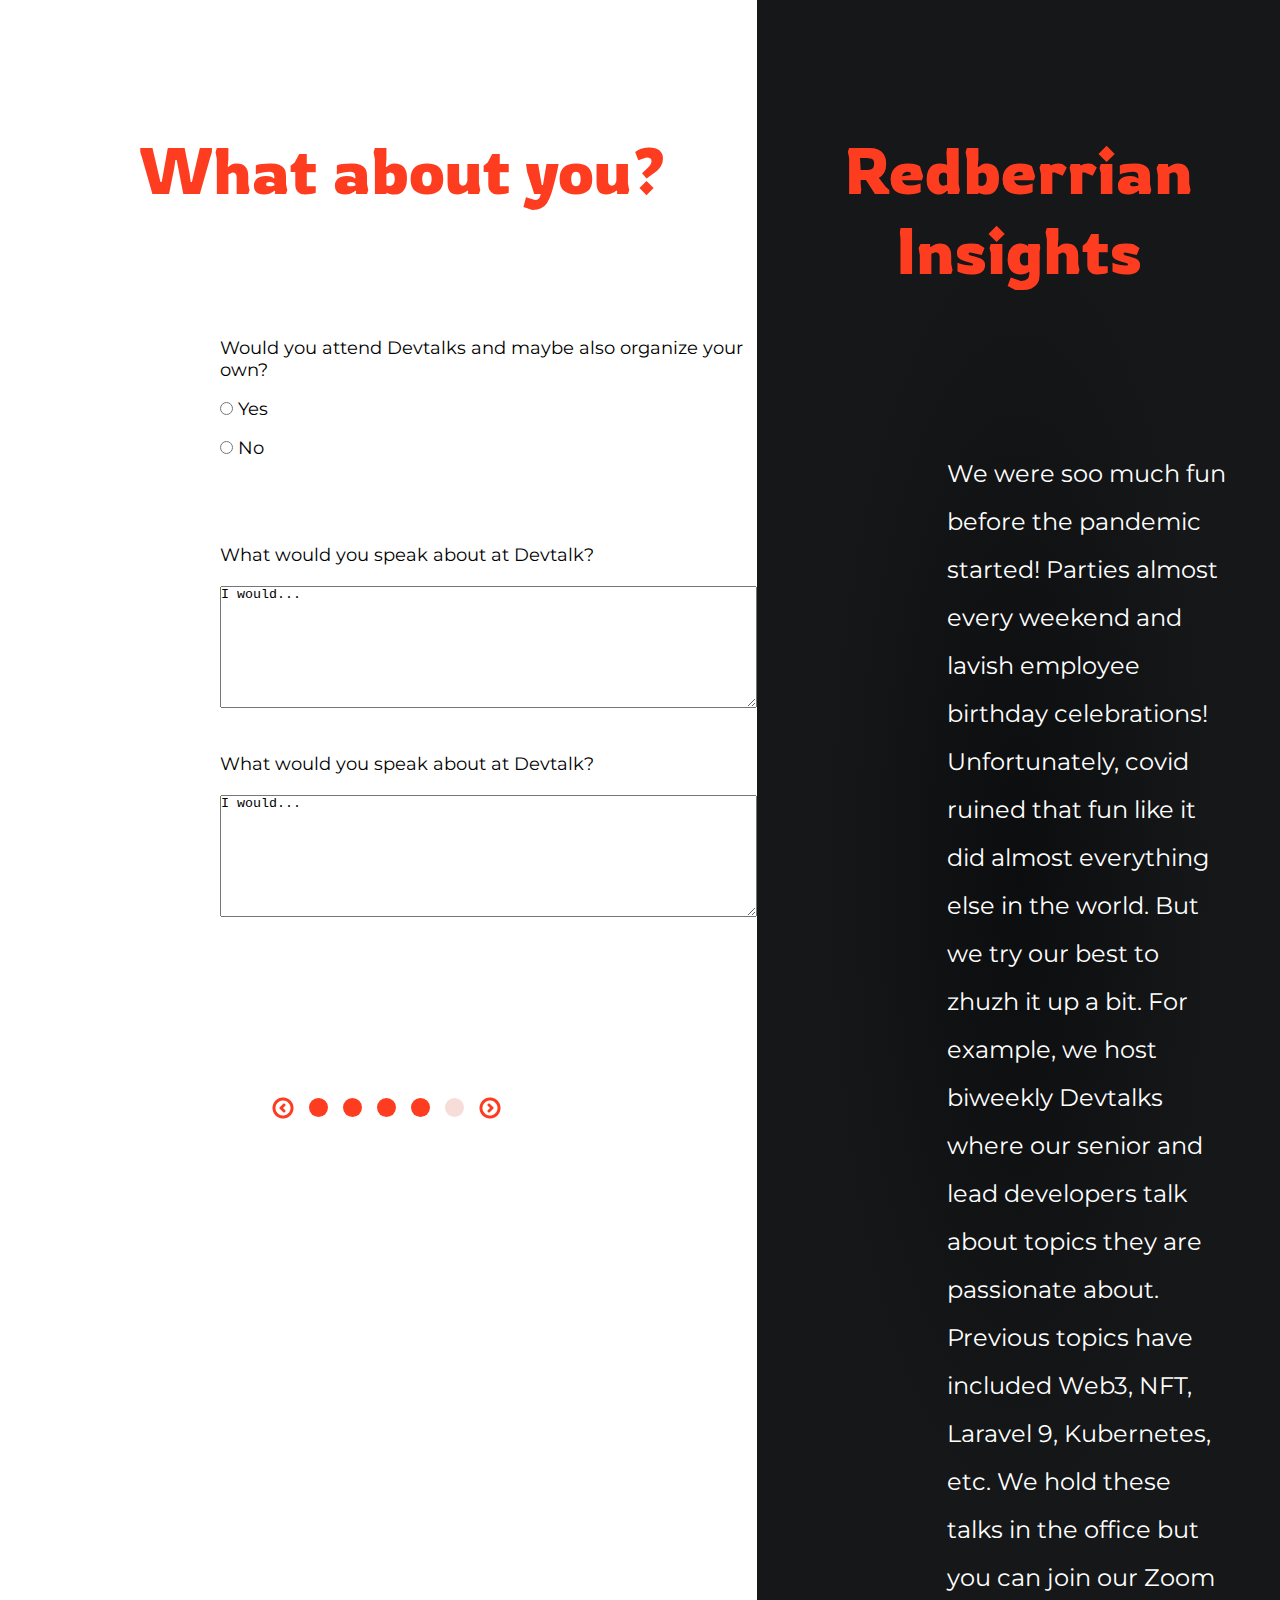
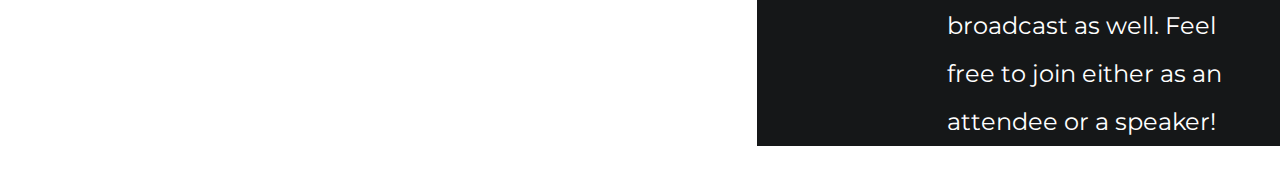
==== views/Insights/insights.html @ c358727d "style: added page markup" ====
<!DOCTYPE html>
<html lang="en">
  <head>
    <meta charset="UTF-8" />
    <meta http-equiv="X-UA-Compatible" content="IE=edge" />
    <link rel="stylesheet" href="./insights.css" />
    <meta name="viewport" content="width=device-width, initial-scale=1.0" />
    <title>Insights</title>
  </head>
  <body>
    <main class="main-container">
      <div class="container-left">
        <h1 class="title">What about you?</h1>
        <div class="survay-section">
          <div class="radio-form">
            <p>Would you attend Devtalks and maybe also organize your own?</p>
            <input type="radio" name="radio" id="yes" />
            <label for="yes">Yes</label><br />
            <input type="radio" name="radio" id="no" />
            <label for="no">No</label><br />
          </div>

          <div class="text-area-one">
            <p>What would you speak about at Devtalk?</p>
            <textarea name="text-area-one" id="comentSectionOne" cols="65" rows="8">I would...</textarea>
          </div>
          <div class="text-area-two">
            <p>What would you speak about at Devtalk?</p>
            <textarea name="text-area-one" id="comentSectionTwo" cols="65" rows="8">I would...</textarea>
  
          </div>
        </div>
        <nav class="navigation">
            <span><a href="#">
                <img src="/assets/previous.png" alt="" />
            </a>
            </span>
  
            <div class="page-nav-circles">
              <a class="active" href="#" ><span></span></a>
              <a class="active" href="#"><span ></span></a>
              <a class="active" href="#"><span></span></a>
              <a class="active" href="#"><span></span></a>
              <a href="#"><span></span></a>

            </div>
            <span>
              <img src="/assets/next.png" alt="" />
            </span>
          </nav>
      </div>
      <div class="container-right">
        <h2>Redberrian Insights</h2>
        <p>
          We were soo much fun before the pandemic started! Parties almost every
          weekend and lavish employee birthday celebrations! Unfortunately,
          covid ruined that fun like it did almost everything else in the world.
          But we try our best to zhuzh it up a bit. For example, we host
          biweekly Devtalks where our senior and lead developers talk about
          topics they are passionate about. Previous topics have included Web3,
          NFT, Laravel 9, Kubernetes, etc. We hold these talks in the office but
          you can join our Zoom broadcast as well. Feel free to join either as
          an attendee or a speaker!
        </p>
      </div>
    </main>
  </body>
</html>
---- views/Insights/insights.css ----
@import url("https://fonts.googleapis.com/css2?family=Montserrat:ital@0;1&family=Rowdies&display=swap");
* {
    margin: 0;
    padding: 0;
    box-sizing: border-box;
  }

  body {
    width: 100vw;
    height: 100vh;
    display: flex;
    max-width: 100%;

}

.main-container{
    width: 100%;
    display: grid;
    grid-template-rows: 1fr;
    grid-template-columns: 1fr 1fr;
}

.container-left {
    background-color: #ffffff;
  }
  
.container-right {
    background: radial-gradient(50% 50% at 50% 50%, #0c0d0e 0%, #151718 73.44%);
    justify-content: center;
  }

.title {
    width: 80%;
    color: hsla(8, 99%, 56%, 1);
    font-family: "Rowdies", cursive;
    font-size: 64px;
    font-weight: 400;
    margin-top: 130px;
    margin-left: 100px;
    text-align: center;
  }


.container-right h2 {
    color: hsla(8, 99%, 56%, 1);
    font-family: "Rowdies", cursive;
    font-size: 64px;
    font-weight: 400;
    text-align: center;
    padding-top: 130px;
  }
  
  .container-right p {
    font-family: Montserrat;
    font-size: 24px;
    font-weight: 400;
    line-height: 48px;
    padding-left: 190px;
    width: 90%;
    margin-top: 160px;
    color: hsla(0, 0%, 100%, 1);
  }

  .survay-section{
    display: flex;
    flex-direction: column;
    padding-top: 127px;
    padding-left: 220px;
  }

  

  .text-area-one{
    padding-top: 45px;


  }

.radio-form,
.text-area-one,
.text-area-two{
    font-family: Montserrat;
    font-size: 18px;
    font-weight: 400;
    line-height: 22px;
    letter-spacing: 0em;
    text-align: left;
}

.radio-form input{
    margin-top: 21px;
}

#comentSectionOne,
#comentSectionTwo{
    margin-top: 20px;
}

.text-area-one,
.text-area-two{
    margin-top: 40px;
}

.navigation,
.page-nav-circles {
  display: flex;
}

.navigation span {
  margin-left: 15px;
}

.page-nav-circles a {
  height: 19px;
  width: 19px;
  border-radius: 50%;
  margin-left: 15px;
  margin-top: 1px;
  background: rgb(247, 221, 217);

}
  .navigation {
    margin-top: 175px;
    justify-content: center;
    background-color: #ffffff;
  }

  .page-nav-circles .active{
    background-color: hsla(8, 99%, 56%, 1);
  }
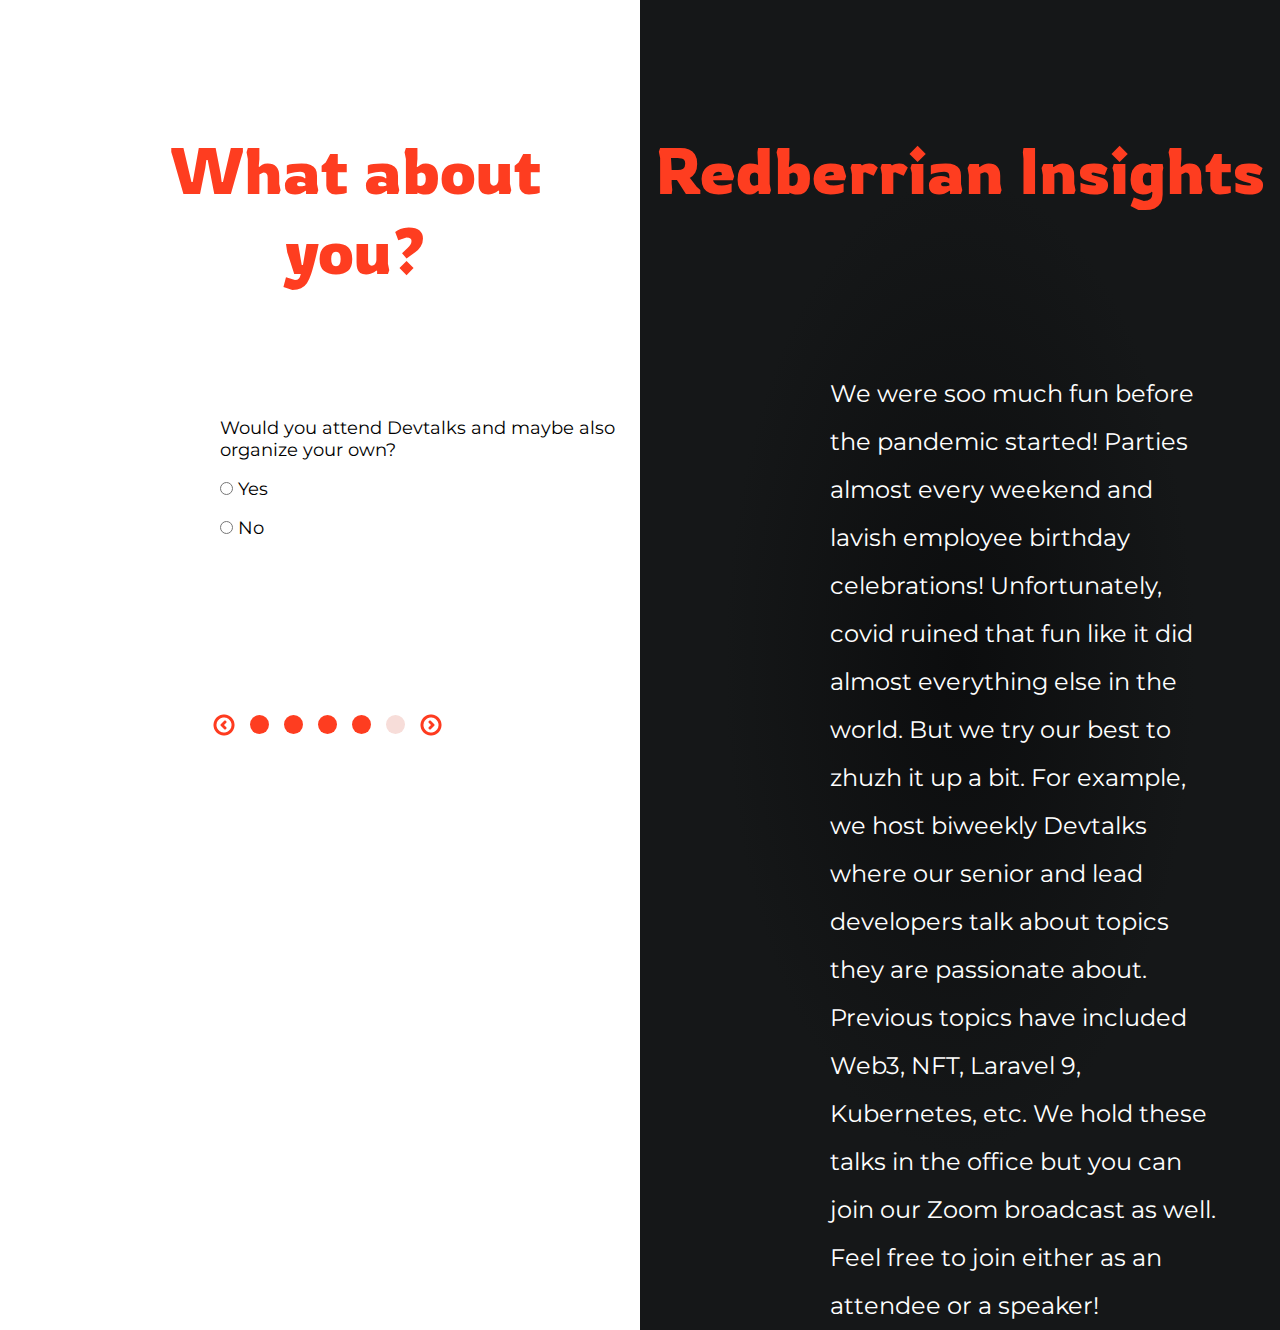
==== commit 5bd79f75: "feat: added check on radio buttons. if check is 'yes' it'll show the other textboxes, if checked is " ====
--- a/views/Insights/insights.html
+++ b/views/Insights/insights.html
@@ -11,24 +11,29 @@
     <main class="main-container">
       <div class="container-left">
         <h1 class="title">What about you?</h1>
+
         <div class="survay-section">
           <div class="radio-form">
             <p>Would you attend Devtalks and maybe also organize your own?</p>
-            <input type="radio" name="radio" id="yes" />
+            <input type="radio" name="radio" id="yesRadioButton" />
             <label for="yes">Yes</label><br />
-            <input type="radio" name="radio" id="no" />
+            <input type="radio" name="radio" id="noRadioButton" />
             <label for="no">No</label><br />
           </div>
 
-          <div class="text-area-one">
-            <p>What would you speak about at Devtalk?</p>
-            <textarea name="text-area-one" id="comentSectionOne" cols="65" rows="8">I would...</textarea>
+          <div class="container" id="container" style="display: none;">
+            <div class="text-area-one">
+                <p>What would you speak about at Devtalk?</p>
+                <textarea name="text-area-one" id="comentSectionOne" cols="65" rows="8">I would...</textarea>
+              </div>
+              <div class="text-area-two">
+                <p>What would you speak about at Devtalk?</p>
+                <textarea name="text-area-one" id="comentSectionTwo" cols="65" rows="8">I...</textarea>
+              </div>
           </div>
-          <div class="text-area-two">
-            <p>What would you speak about at Devtalk?</p>
-            <textarea name="text-area-one" id="comentSectionTwo" cols="65" rows="8">I would...</textarea>
-  
-          </div>
+
+
+
         </div>
         <nav class="navigation">
             <span><a href="#">
@@ -64,5 +69,6 @@
         </p>
       </div>
     </main>
+    <script src="./insights.js"></script>
   </body>
 </html>
--- a/views/Insights/insights.css
+++ b/views/Insights/insights.css
@@ -1,104 +1,94 @@
 @import url("https://fonts.googleapis.com/css2?family=Montserrat:ital@0;1&family=Rowdies&display=swap");
 * {
-    margin: 0;
-    padding: 0;
-    box-sizing: border-box;
-  }
-
-  body {
-    width: 100vw;
-    height: 100vh;
-    display: flex;
-    max-width: 100%;
-
+  margin: 0;
+  padding: 0;
+  box-sizing: border-box;
 }
 
-.main-container{
-    width: 100%;
-    display: grid;
-    grid-template-rows: 1fr;
-    grid-template-columns: 1fr 1fr;
+body {
+  width: 100vw;
+  height: 100vh;
+  display: flex;
+  max-width: 100%;
+}
+
+.main-container {
+  width: 100%;
+  display: grid;
+  grid-template-rows: 1fr;
+  grid-template-columns: 1fr 1fr;
 }
 
 .container-left {
-    background-color: #ffffff;
-  }
-  
+  background-color: #ffffff;
+}
+
 .container-right {
-    background: radial-gradient(50% 50% at 50% 50%, #0c0d0e 0%, #151718 73.44%);
-    justify-content: center;
-  }
+  background: radial-gradient(50% 50% at 50% 50%, #0c0d0e 0%, #151718 73.44%);
+  justify-content: center;
+}
 
 .title {
-    width: 80%;
-    color: hsla(8, 99%, 56%, 1);
-    font-family: "Rowdies", cursive;
-    font-size: 64px;
-    font-weight: 400;
-    margin-top: 130px;
-    margin-left: 100px;
-    text-align: center;
-  }
-
+  width: 80%;
+  color: hsla(8, 99%, 56%, 1);
+  font-family: "Rowdies", cursive;
+  font-size: 64px;
+  font-weight: 400;
+  margin-top: 130px;
+  margin-left: 100px;
+  text-align: center;
+}
 
 .container-right h2 {
-    color: hsla(8, 99%, 56%, 1);
-    font-family: "Rowdies", cursive;
-    font-size: 64px;
-    font-weight: 400;
-    text-align: center;
-    padding-top: 130px;
-  }
-  
-  .container-right p {
-    font-family: Montserrat;
-    font-size: 24px;
-    font-weight: 400;
-    line-height: 48px;
-    padding-left: 190px;
-    width: 90%;
-    margin-top: 160px;
-    color: hsla(0, 0%, 100%, 1);
-  }
+  color: hsla(8, 99%, 56%, 1);
+  font-family: "Rowdies", cursive;
+  font-size: 64px;
+  font-weight: 400;
+  text-align: center;
+  padding-top: 130px;
+}
 
-  .survay-section{
-    display: flex;
-    flex-direction: column;
-    padding-top: 127px;
-    padding-left: 220px;
-  }
+.container-right p {
+  font-family: Montserrat;
+  font-size: 24px;
+  font-weight: 400;
+  line-height: 48px;
+  padding-left: 190px;
+  width: 90%;
+  margin-top: 160px;
+  color: hsla(0, 0%, 100%, 1);
+}
 
-  
-
-  .text-area-one{
-    padding-top: 45px;
-
-
-  }
+.survay-section {
+  display: flex;
+  flex-direction: column;
+  padding-top: 127px;
+  padding-left: 220px;
+}
 
 .radio-form,
 .text-area-one,
-.text-area-two{
-    font-family: Montserrat;
-    font-size: 18px;
-    font-weight: 400;
-    line-height: 22px;
-    letter-spacing: 0em;
-    text-align: left;
+.text-area-two {
+  font-family: Montserrat;
+  font-size: 18px;
+  font-weight: 400;
+  line-height: 22px;
+  letter-spacing: 0em;
+  text-align: left;
 }
 
-.radio-form input{
-    margin-top: 21px;
+.radio-form input {
+  margin-top: 21px;
 }
 
 #comentSectionOne,
-#comentSectionTwo{
-    margin-top: 20px;
+#comentSectionTwo {
+  margin-top: 20px;
 }
 
 .text-area-one,
-.text-area-two{
-    margin-top: 40px;
+.text-area-two {
+  margin-top: 50px;
 }
 
 .navigation,
@@ -117,14 +107,16 @@
   margin-left: 15px;
   margin-top: 1px;
   background: rgb(247, 221, 217);
+}
+.navigation {
+  /* position: absolute; */
+  /* position: fixed; */
+  margin-top: 175px;
+  justify-content: center;
+  background-color: #ffffff;
+}
 
+
+.page-nav-circles .active {
+  background-color: hsla(8, 99%, 56%, 1);
 }
-  .navigation {
-    margin-top: 175px;
-    justify-content: center;
-    background-color: #ffffff;
-  }
-
-  .page-nav-circles .active{
-    background-color: hsla(8, 99%, 56%, 1);
-  }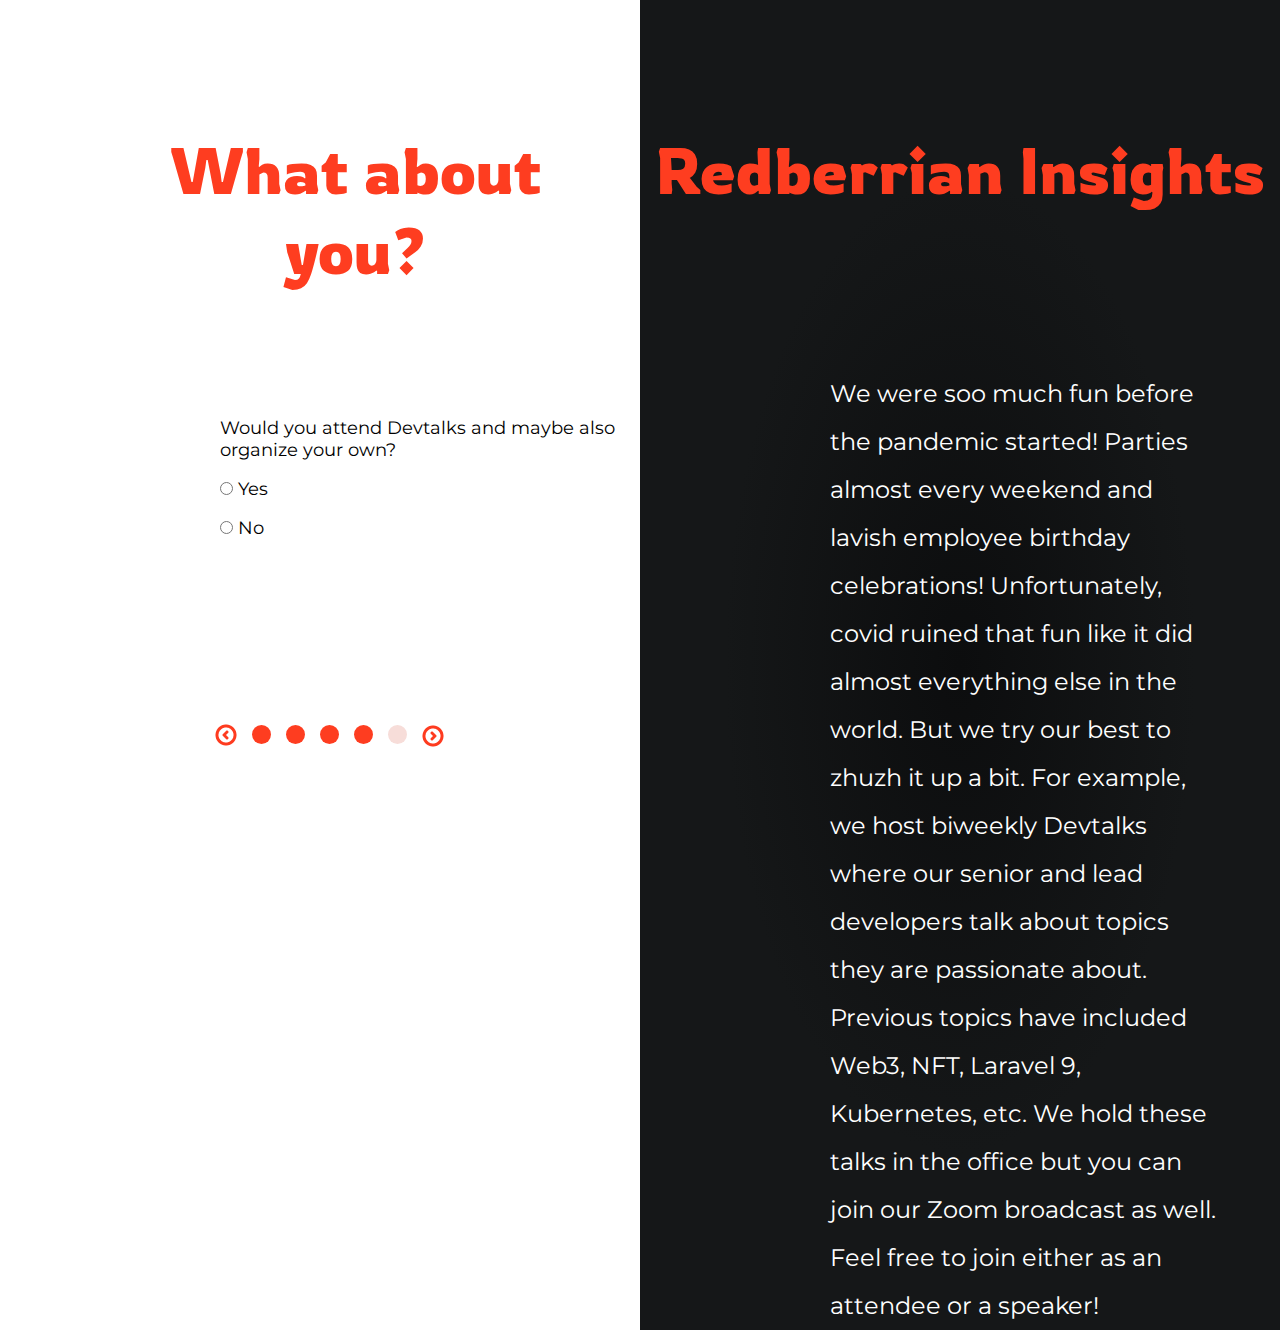
==== commit 6afc1846: "feat: added listeners to radio button and a part of validation" ====
--- a/views/Insights/insights.html
+++ b/views/Insights/insights.html
@@ -13,12 +13,14 @@
         <h1 class="title">What about you?</h1>
 
         <div class="survay-section">
-          <div class="radio-form">
+            <form id="formId" onsubmit="validateForm(event)">
+          <div class="radio-form" >
             <p>Would you attend Devtalks and maybe also organize your own?</p>
-            <input type="radio" name="radio" id="yesRadioButton" />
+            <input type="radio" name="will_organize_devtalk" id="yesRadioButton" value="yes" />
             <label for="yes">Yes</label><br />
-            <input type="radio" name="radio" id="noRadioButton" />
+            <input type="radio" name="will_organize_devtalk" id="noRadioButton" value="no" />
             <label for="no">No</label><br />
+            <p class="error" id="error-msg"></p>
           </div>
 
           <div class="container" id="container" style="display: none;">
@@ -31,28 +33,28 @@
                 <textarea name="text-area-one" id="comentSectionTwo" cols="65" rows="8">I...</textarea>
               </div>
           </div>
-
+          <nav class="navigation">
+              <span><a href="#">
+                  <img src="/assets/previous.png" alt="" />
+              </a>
+              </span>
+    
+              <div class="page-nav-circles">
+                <a class="active" href="#" ><span></span></a>
+                <a class="active" href="#"><span ></span></a>
+                <a class="active" href="#"><span></span></a>
+                <a class="active" href="#"><span></span></a>
+                <a href="#"><span></span></a>
+  
+              </div >
+              <button class="next-btn">
+                <img src="/assets/next.png" alt="" />
+              </button>
+            </nav>
+        </form>
 
 
         </div>
-        <nav class="navigation">
-            <span><a href="#">
-                <img src="/assets/previous.png" alt="" />
-            </a>
-            </span>
-  
-            <div class="page-nav-circles">
-              <a class="active" href="#" ><span></span></a>
-              <a class="active" href="#"><span ></span></a>
-              <a class="active" href="#"><span></span></a>
-              <a class="active" href="#"><span></span></a>
-              <a href="#"><span></span></a>
-
-            </div>
-            <span>
-              <img src="/assets/next.png" alt="" />
-            </span>
-          </nav>
       </div>
       <div class="container-right">
         <h2>Redberrian Insights</h2>
--- a/views/Insights/insights.css
+++ b/views/Insights/insights.css
@@ -94,13 +94,14 @@
 .navigation,
 .page-nav-circles {
   display: flex;
-}
+  justify-content: center}
 
 .navigation span {
   margin-left: 15px;
 }
 
-.page-nav-circles a {
+.page-nav-circles a,
+.next-btn {
   height: 19px;
   width: 19px;
   border-radius: 50%;
@@ -109,14 +110,27 @@
   background: rgb(247, 221, 217);
 }
 .navigation {
-  /* position: absolute; */
-  /* position: fixed; */
-  margin-top: 175px;
-  justify-content: center;
+
+  margin-left: -220px;
+  padding-top: 175px;
   background-color: #ffffff;
 }
-
 
 .page-nav-circles .active {
   background-color: hsla(8, 99%, 56%, 1);
 }
+
+.error{
+  color: red;
+  font-size: 11px;
+  font-weight: 400;
+  line-height: 13.41px;
+  font-style: italic;
+  font-family: "Montserrat", sans-serif;
+  margin-top: 10px;
+}
+
+.next-btn{
+  border: none;
+  background-color: white;
+}
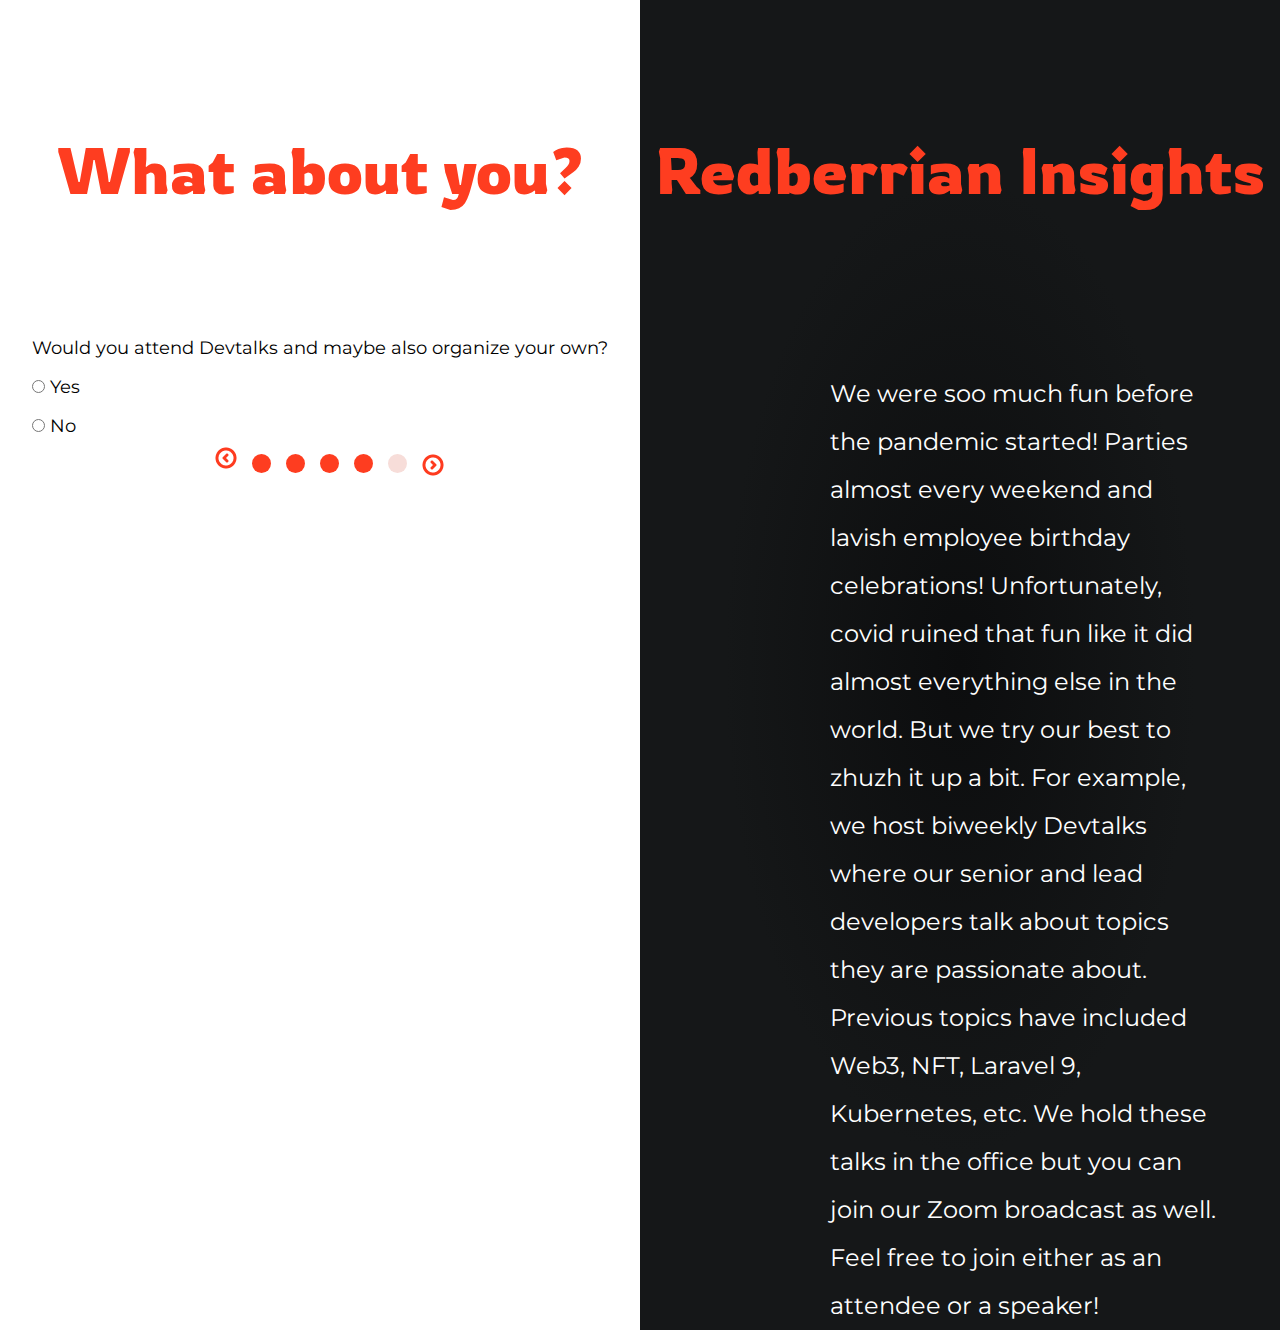
==== commit b24aea88: "feat: added functions for textarea" ====
--- a/views/Insights/insights.html
+++ b/views/Insights/insights.html
@@ -10,9 +10,10 @@
   <body>
     <main class="main-container">
       <div class="container-left">
+
+        <div class="survay-section">
         <h1 class="title">What about you?</h1>
 
-        <div class="survay-section">
             <form id="formId" onsubmit="validateForm(event)">
           <div class="radio-form" >
             <p>Would you attend Devtalks and maybe also organize your own?</p>
@@ -27,25 +28,27 @@
             <div class="text-area-one">
                 <p>What would you speak about at Devtalk?</p>
                 <textarea name="text-area-one" id="comentSectionOne" cols="65" rows="8">I would...</textarea>
-              </div>
+                <p class="text-area-one-error"></p>
+            </div>
               <div class="text-area-two">
                 <p>What would you speak about at Devtalk?</p>
-                <textarea name="text-area-one" id="comentSectionTwo" cols="65" rows="8">I...</textarea>
-              </div>
+                <textarea name="text-area-two" id="comentSectionTwo" cols="65" rows="8">I...</textarea>
+                <p class="text-area-two-error"></p>
+              
+            </div>
           </div>
+
           <nav class="navigation">
               <span><a href="#">
                   <img src="/assets/previous.png" alt="" />
               </a>
               </span>
-    
               <div class="page-nav-circles">
                 <a class="active" href="#" ><span></span></a>
                 <a class="active" href="#"><span ></span></a>
                 <a class="active" href="#"><span></span></a>
                 <a class="active" href="#"><span></span></a>
                 <a href="#"><span></span></a>
-  
               </div >
               <button class="next-btn">
                 <img src="/assets/next.png" alt="" />
@@ -56,6 +59,7 @@
 
         </div>
       </div>
+
       <div class="container-right">
         <h2>Redberrian Insights</h2>
         <p>
--- a/views/Insights/insights.css
+++ b/views/Insights/insights.css
@@ -21,6 +21,7 @@
 
 .container-left {
   background-color: #ffffff;
+  height: 100%;
 }
 
 .container-right {
@@ -28,14 +29,20 @@
   justify-content: center;
 }
 
+
+form{
+  display: flex;
+  flex-direction: column;
+  align-items: center;
+
+}
 .title {
-  width: 80%;
   color: hsla(8, 99%, 56%, 1);
   font-family: "Rowdies", cursive;
   font-size: 64px;
   font-weight: 400;
   margin-top: 130px;
-  margin-left: 100px;
+  align-items: center;
   text-align: center;
 }
 
@@ -62,10 +69,11 @@
 .survay-section {
   display: flex;
   flex-direction: column;
-  padding-top: 127px;
-  padding-left: 220px;
 }
 
+.radio-form{
+  margin-top: 127px;
+}
 .radio-form,
 .text-area-one,
 .text-area-two {
@@ -94,9 +102,13 @@
 .navigation,
 .page-nav-circles {
   display: flex;
-  justify-content: center}
+  justify-content: center;
+  align-items: flex-end;
 
-.navigation span {
+
+}
+
+.navigation span{
   margin-left: 15px;
 }
 
@@ -110,10 +122,8 @@
   background: rgb(247, 221, 217);
 }
 .navigation {
+  background-color: #ffffff;
 
-  margin-left: -220px;
-  padding-top: 175px;
-  background-color: #ffffff;
 }
 
 .page-nav-circles .active {
@@ -134,3 +144,4 @@
   border: none;
   background-color: white;
 }
+
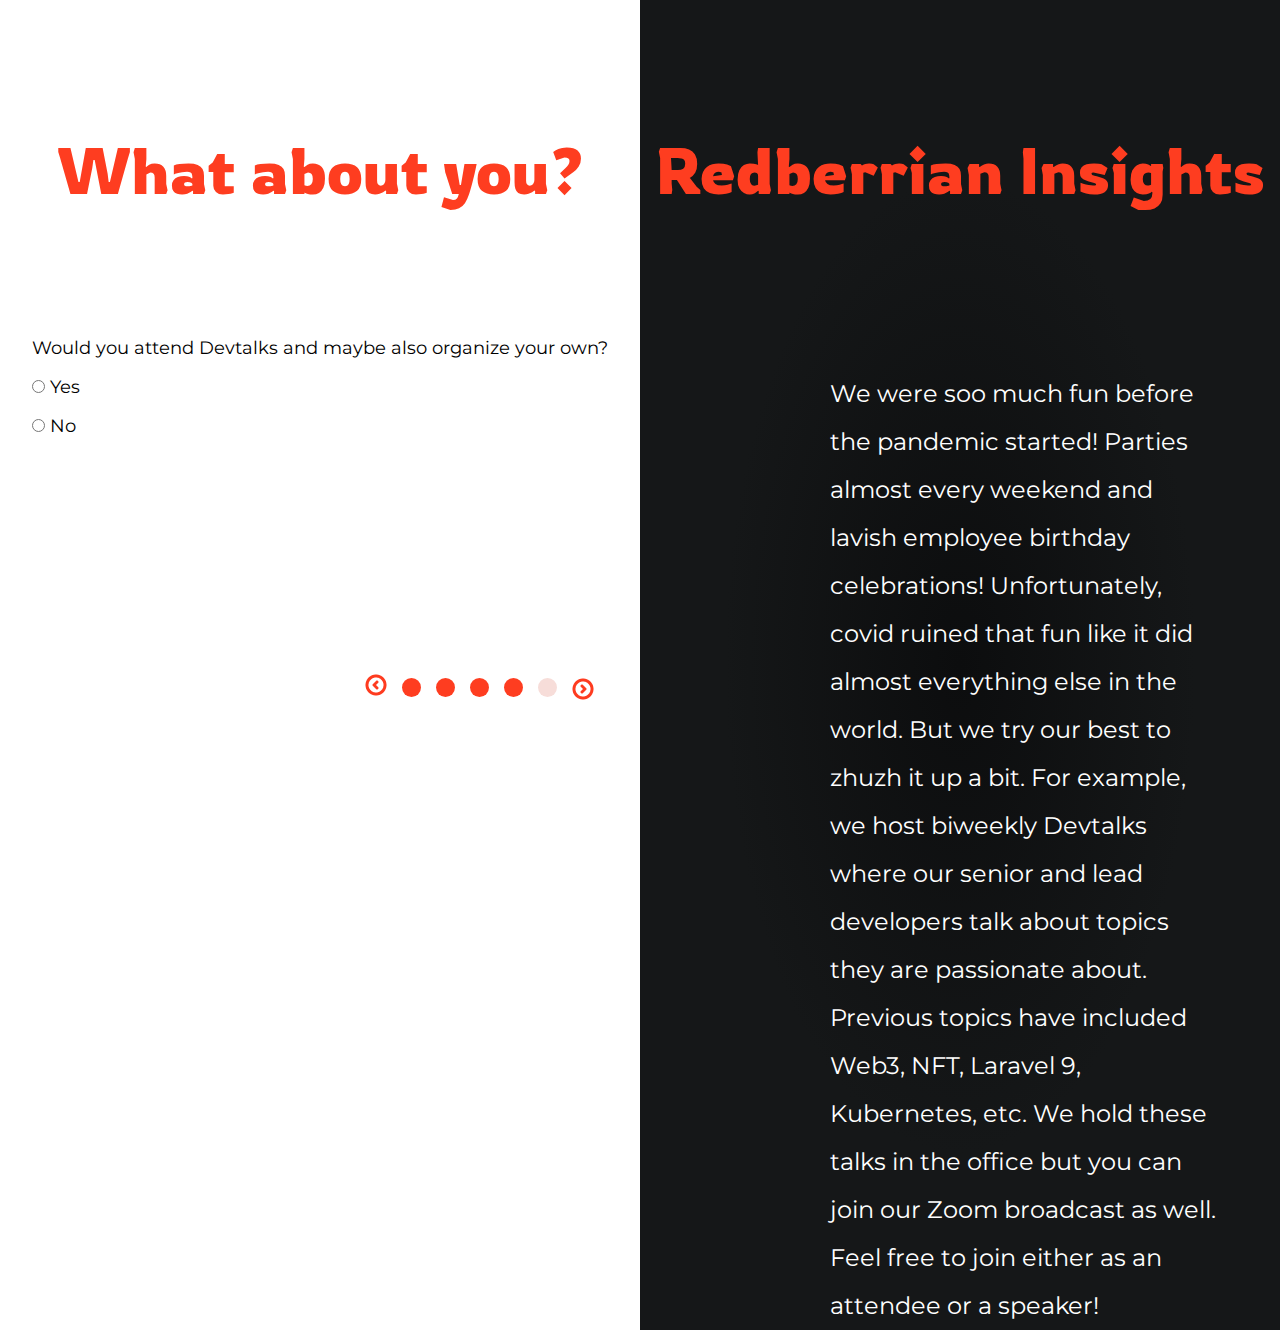
==== commit 9cd6781a: "final changes" ====
--- a/views/Insights/insights.html
+++ b/views/Insights/insights.html
@@ -10,54 +10,74 @@
   <body>
     <main class="main-container">
       <div class="container-left">
+        <div class="survay-section">
+          <h1 class="title">What about you?</h1>
 
-        <div class="survay-section">
-        <h1 class="title">What about you?</h1>
+          <form id="formId" onsubmit="validateForm(event)">
+            <div class="radio-form">
+              <p>Would you attend Devtalks and maybe also organize your own?</p>
+              <input
+                type="radio"
+                name="will_organize_devtalk"
+                id="yesRadioButton"
+                value="yes"
+              />
+              <label for="yes">Yes</label><br />
+              <input
+                type="radio"
+                name="will_organize_devtalk"
+                id="noRadioButton"
+                value="no"
+              />
+              <label for="no">No</label><br />
+              <p class="error" id="error-msg"></p>
+            </div>
 
-            <form id="formId" onsubmit="validateForm(event)">
-          <div class="radio-form" >
-            <p>Would you attend Devtalks and maybe also organize your own?</p>
-            <input type="radio" name="will_organize_devtalk" id="yesRadioButton" value="yes" />
-            <label for="yes">Yes</label><br />
-            <input type="radio" name="will_organize_devtalk" id="noRadioButton" value="no" />
-            <label for="no">No</label><br />
-            <p class="error" id="error-msg"></p>
-          </div>
-
-          <div class="container" id="container" style="display: none;">
-            <div class="text-area-one">
+            <div class="container" id="container" style="display: none">
+              <div class="text-area-one">
                 <p>What would you speak about at Devtalk?</p>
-                <textarea name="text-area-one" id="comentSectionOne" cols="65" rows="8">I would...</textarea>
+                <textarea
+                  name="text-area-one"
+                  id="comentSectionOne"
+                  cols="65"
+                  rows="8"
+                >
+I would...</textarea
+                >
                 <p class="text-area-one-error"></p>
-            </div>
+              </div>
               <div class="text-area-two">
                 <p>What would you speak about at Devtalk?</p>
-                <textarea name="text-area-two" id="comentSectionTwo" cols="65" rows="8">I...</textarea>
+                <textarea
+                  name="text-area-two"
+                  id="comentSectionTwo"
+                  cols="65"
+                  rows="8"
+                >
+I...</textarea
+                >
                 <p class="text-area-two-error"></p>
-              
+              </div>
             </div>
+          </form>
+        </div>
+        <nav class="navigation">
+          <span
+            ><a href="#">
+              <img src="/assets/previous.png" alt="" />
+            </a>
+          </span>
+          <div class="page-nav-circles">
+            <a class="active" href="#"><span></span></a>
+            <a class="active" href="#"><span></span></a>
+            <a class="active" href="#"><span></span></a>
+            <a class="active" href="#"><span></span></a>
+            <a href="#"><span></span></a>
           </div>
-
-          <nav class="navigation">
-              <span><a href="#">
-                  <img src="/assets/previous.png" alt="" />
-              </a>
-              </span>
-              <div class="page-nav-circles">
-                <a class="active" href="#" ><span></span></a>
-                <a class="active" href="#"><span ></span></a>
-                <a class="active" href="#"><span></span></a>
-                <a class="active" href="#"><span></span></a>
-                <a href="#"><span></span></a>
-              </div >
-              <button class="next-btn">
-                <img src="/assets/next.png" alt="" />
-              </button>
-            </nav>
-        </form>
-
-
-        </div>
+          <button class="next-btn">
+            <img src="/assets/next.png" alt="" />
+          </button>
+        </nav>
       </div>
 
       <div class="container-right">
--- a/views/Insights/insights.css
+++ b/views/Insights/insights.css
@@ -29,13 +29,6 @@
   justify-content: center;
 }
 
-
-form{
-  display: flex;
-  flex-direction: column;
-  align-items: center;
-
-}
 .title {
   color: hsla(8, 99%, 56%, 1);
   font-family: "Rowdies", cursive;
@@ -71,7 +64,7 @@
   flex-direction: column;
 }
 
-.radio-form{
+.radio-form {
   margin-top: 127px;
 }
 .radio-form,
@@ -99,16 +92,18 @@
   margin-top: 50px;
 }
 
+.navigation {
+  background-color: #ffffff;
+}
+
 .navigation,
 .page-nav-circles {
   display: flex;
   justify-content: center;
   align-items: flex-end;
-
-
 }
 
-.navigation span{
+.navigation span {
   margin-left: 15px;
 }
 
@@ -121,16 +116,12 @@
   margin-top: 1px;
   background: rgb(247, 221, 217);
 }
-.navigation {
-  background-color: #ffffff;
-
-}
 
 .page-nav-circles .active {
   background-color: hsla(8, 99%, 56%, 1);
 }
 
-.error{
+.error {
   color: red;
   font-size: 11px;
   font-weight: 400;
@@ -140,8 +131,19 @@
   margin-top: 10px;
 }
 
-.next-btn{
+form {
+  display: flex;
+  flex-direction: column;
+  align-items: center;
+}
+.navigation {
+  position: fixed;
+  bottom: 200px;
+  left: 350px;
+  align-items: center;
+}
+
+.next-btn {
   border: none;
   background-color: white;
 }
-
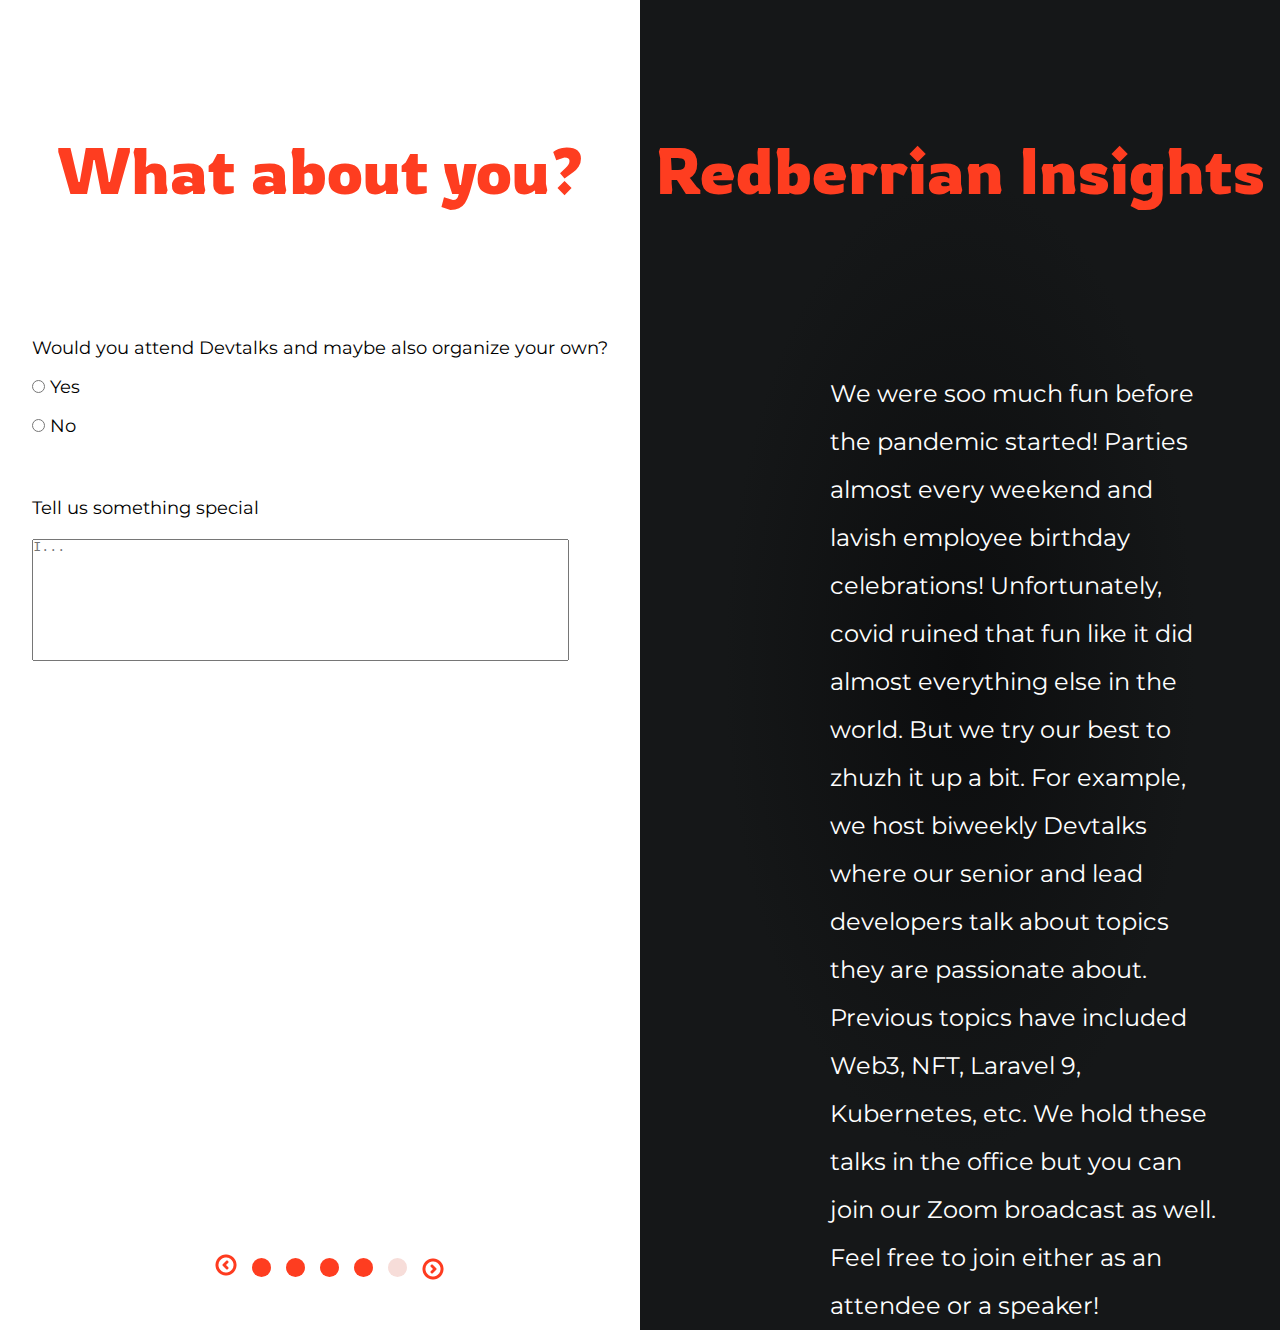
==== commit e852ce1e: ""fix: fix skills errors, post request, stylings"" ====
--- a/views/Insights/insights.html
+++ b/views/Insights/insights.html
@@ -22,14 +22,14 @@
                 id="yesRadioButton"
                 value="yes"
               />
-              <label for="yes">Yes</label><br />
+              <label for="yesRadioButton">Yes</label><br />
               <input
                 type="radio"
                 name="will_organize_devtalk"
                 id="noRadioButton"
                 value="no"
               />
-              <label for="no">No</label><br />
+              <label for="noRadioButton">No</label><br />
               <p class="error" id="error-msg"></p>
             </div>
 
@@ -41,23 +41,21 @@
                   id="comentSectionOne"
                   cols="65"
                   rows="8"
-                >
-I would...</textarea
-                >
+                  placeholder="I would..."
+                ></textarea>
                 <p class="text-area-one-error"></p>
               </div>
-              <div class="text-area-two">
-                <p>What would you speak about at Devtalk?</p>
-                <textarea
-                  name="text-area-two"
-                  id="comentSectionTwo"
-                  cols="65"
-                  rows="8"
-                >
-I...</textarea
-                >
-                <p class="text-area-two-error"></p>
-              </div>
+            </div>
+            <div class="text-area-two">
+              <p>Tell us something special</p>
+              <textarea
+                name="text-area-two"
+                id="comentSectionTwo"
+                cols="65"
+                rows="8"
+                placeholder="I..."
+              ></textarea>
+              <p class="text-area-two-error"></p>
             </div>
           </form>
         </div>
--- a/views/Insights/insights.css
+++ b/views/Insights/insights.css
@@ -22,6 +22,8 @@
 .container-left {
   background-color: #ffffff;
   height: 100%;
+  display: flex;
+  flex-direction: column;
 }
 
 .container-right {
@@ -92,10 +94,6 @@
   margin-top: 50px;
 }
 
-.navigation {
-  background-color: #ffffff;
-}
-
 .navigation,
 .page-nav-circles {
   display: flex;
@@ -107,6 +105,12 @@
   margin-left: 15px;
 }
 
+.navigation {
+  background-color: #ffffff;
+  align-items: center;
+  margin-top: auto;
+  padding-bottom: 50px;
+}
 .page-nav-circles a,
 .next-btn {
   height: 19px;
@@ -136,14 +140,22 @@
   flex-direction: column;
   align-items: center;
 }
-.navigation {
-  position: fixed;
-  bottom: 200px;
-  left: 350px;
-  align-items: center;
-}
 
 .next-btn {
   border: none;
   background-color: white;
 }
+
+#comentSectionOne,
+#comentSectionTwo {
+  resize: none;
+}
+
+.dots img {
+  cursor: pointer;
+}
+
+.container,
+.text-area-two {
+  margin-left: -3vw;
+}
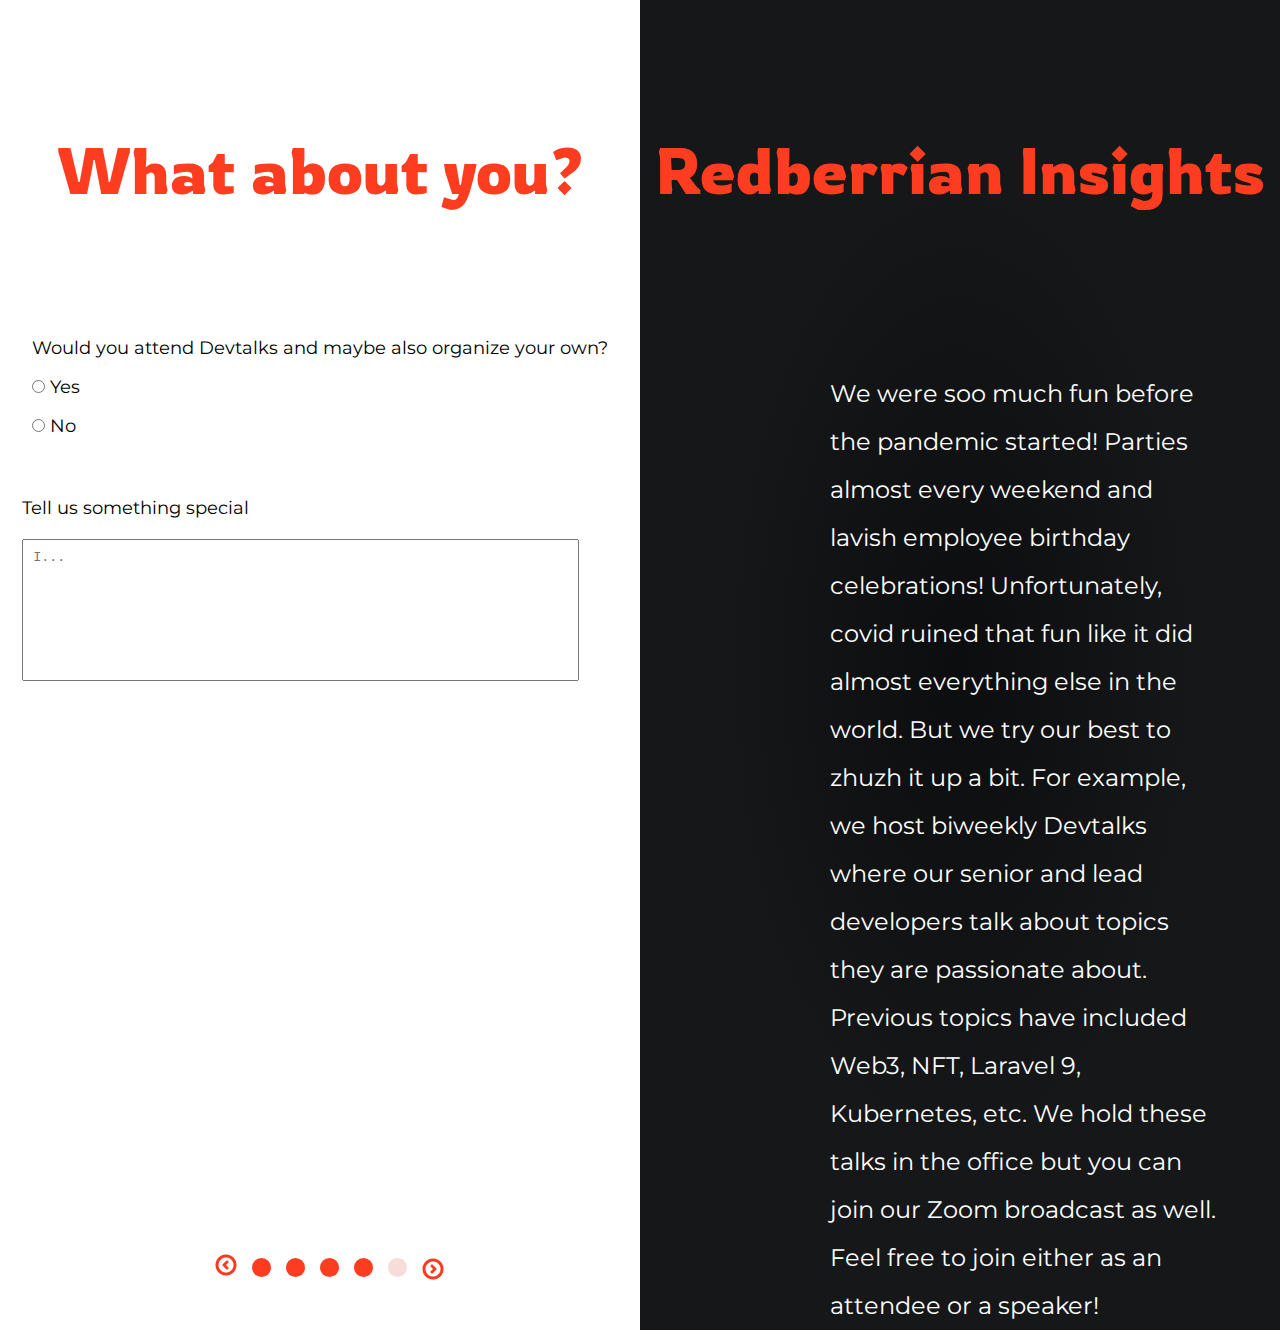
==== commit fed3d60c: ""fix:fix navigation button"" ====
--- a/views/Insights/insights.html
+++ b/views/Insights/insights.html
@@ -61,16 +61,16 @@
         </div>
         <nav class="navigation">
           <span
-            ><a href="#">
+            ><a href="../Covid/covid.html">
               <img src="/assets/previous.png" alt="" />
             </a>
           </span>
           <div class="page-nav-circles">
+            <a class="active" href="../Personal/personal.html"><span></span></a>
+            <a class="active" href="../Skills/skills.html"><span></span></a>
+            <a class="active" href="../Covid/covid.html"><span></span></a>
             <a class="active" href="#"><span></span></a>
-            <a class="active" href="#"><span></span></a>
-            <a class="active" href="#"><span></span></a>
-            <a class="active" href="#"><span></span></a>
-            <a href="#"><span></span></a>
+            <a href="#" id="submit-page"><span></span></a>
           </div>
           <button class="next-btn">
             <img src="/assets/next.png" alt="" />
--- a/views/Insights/insights.css
+++ b/views/Insights/insights.css
@@ -149,6 +149,7 @@
 #comentSectionOne,
 #comentSectionTwo {
   resize: none;
+  padding: 10px;
 }
 
 .dots img {
